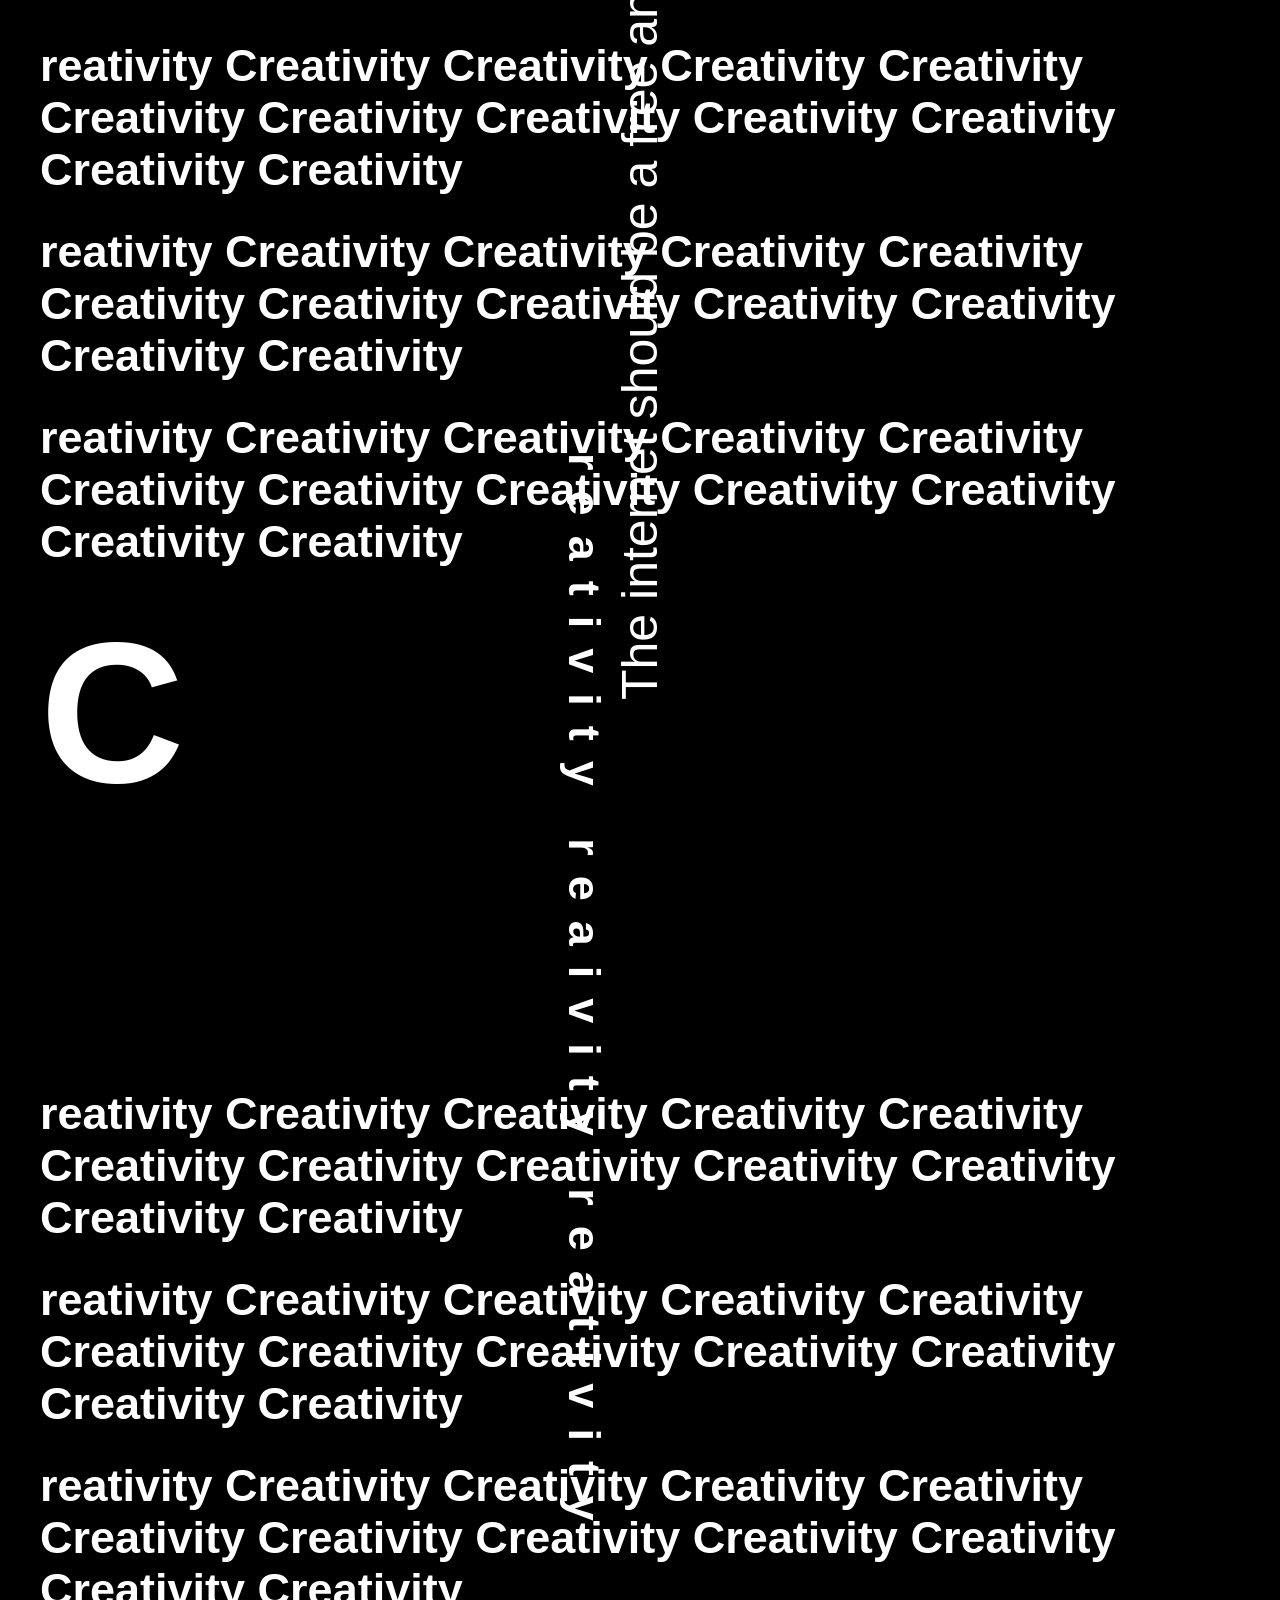
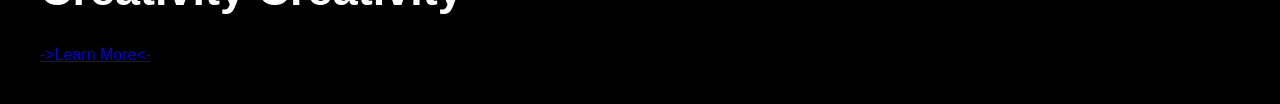
==== index.html @ db6e89f1 "Increase font size in index.html" ====
<!DOCTYPE html>
<html lang="en">

<head>

  <meta charset="utf-8">
  <title>Open Source Sparks Inspiration. Inspiration Sparks Creativity.</title>

<style>
  body {
    font-family: Helvetica, Arial, sans-serif;
    background-color: black;
    color: white;
    margin: 40px;
  }

  div {
    font-size: 45px;
    font-weight: bold;
    margin-top: 30px;
    margin-bottom: 30px;
  }

  h1 {
    font-size: 200px;
    letter-spacing: 20px;
    margin-top: 20px;
    margin-bottom: 20px;
  }

 .offset {
    position: fixed;
    top: 50%;
    left: 50%;
    width: 500px;
    transform: translate(-50%, -50%) rotate(-90deg);
    transform-origin: center center;
    z-index: 10;
    font-size: 50px;
    font-weight: normal;
    margin: 0;
}

.offset p {
  margin: 0;
  font-size: 50px;
  line-height: 2;
  white-space: nowrap;
}

  h1 span {
    display: inline-block;
    transform: rotate(90deg);
    font-size: 45px;
  }
</style>
  
</head>

<body>

  <div>reativity Creativity Creativity Creativity Creativity Creativity Creativity Creativity Creativity Creativity Creativity Creativity</div>
  <div>reativity Creativity Creativity Creativity Creativity Creativity Creativity Creativity Creativity Creativity Creativity Creativity</div>
  <div>reativity Creativity Creativity Creativity Creativity Creativity Creativity Creativity Creativity Creativity Creativity Creativity</div>
  <h1>C
  <span>reativity
  reaivity
  reativity</span>
  </h1>
  <div>reativity Creativity Creativity Creativity Creativity Creativity Creativity Creativity Creativity Creativity Creativity Creativity</div>
  <div>reativity Creativity Creativity Creativity Creativity Creativity Creativity Creativity Creativity Creativity Creativity Creativity</div>
  <div>reativity Creativity Creativity Creativity Creativity Creativity Creativity Creativity Creativity Creativity Creativity Creativity</div>

  <div class="offset">
  <p>The internet should be a free and open source community, constantly sharing information and new ways to improve each other's works. The more free, the more accessible information is, the more that knowledge can be used to improve day-to-day lives or to further understand each other and our works. The more tools that are given out for free to improve works easily, the more people are willing to create and work towards something greater for themselves or others. Programs like Blender, Krita, GIMP, and more are cornerstones of many artists' journeys.
  The internet should be a free and open source community, constantly sharing information and new ways to improve each other's works. The more free, the more accessible information is, the more that knowledge can be used to improve day-to-day lives or to further understand each other and our works. The more tools that are given out for free to improve works easily, the more people are willing to create and work towards something greater for themselves or others. Programs like Blender, Krita, GIMP, and more are cornerstones of many artists' journeys.
    The internet should be a free and open source community, constantly sharing information and new ways to improve each other's works. The more free, the more accessible information is, the more that knowledge can be used to improve day-to-day lives or to further understand each other and our works. The more tools that are given out for free to improve works easily, the more people are willing to create and work towards something greater for themselves or others. Programs like Blender, Krita, GIMP, and more are cornerstones of many artists' journeys.
    The internet should be a free and open source community, constantly sharing information and new ways to improve each other's works. The more free, the more accessible information is, the more that knowledge can be used to improve day-to-day lives or to further understand each other and our works. The more tools that are given out for free to improve works easily, the more people are willing to create and work towards something greater for themselves or others. Programs like Blender, Krita, GIMP, and more are cornerstones of many artists' journeys.
    The internet should be a free and open source community, constantly sharing information and new ways to improve each other's works. The more free, the more accessible information is, the more that knowledge can be used to improve day-to-day lives or to further understand each other and our works. The more tools that are given out for free to improve works easily, the more people are willing to create and work towards something greater for themselves or others. Programs like Blender, Krita, GIMP, and more are cornerstones of many artists' journeys.
    The internet should be a free and open source community, constantly sharing information and new ways to improve each other's works. The more free, the more accessible information is, the more that knowledge can be used to improve day-to-day lives or to further understand each other and our works. The more tools that are given out for free to improve works easily, the more people are willing to create and work towards something greater for themselves or others. Programs like Blender, Krita, GIMP, and more are cornerstones of many artists' journeys.
  </p>
    </div>
  
  <a href="https://www.turing.ac.uk/blog/open-source-software-why-it-matters-and-how-get-involved"> ->Learn More<- </a>
</body>
</html>
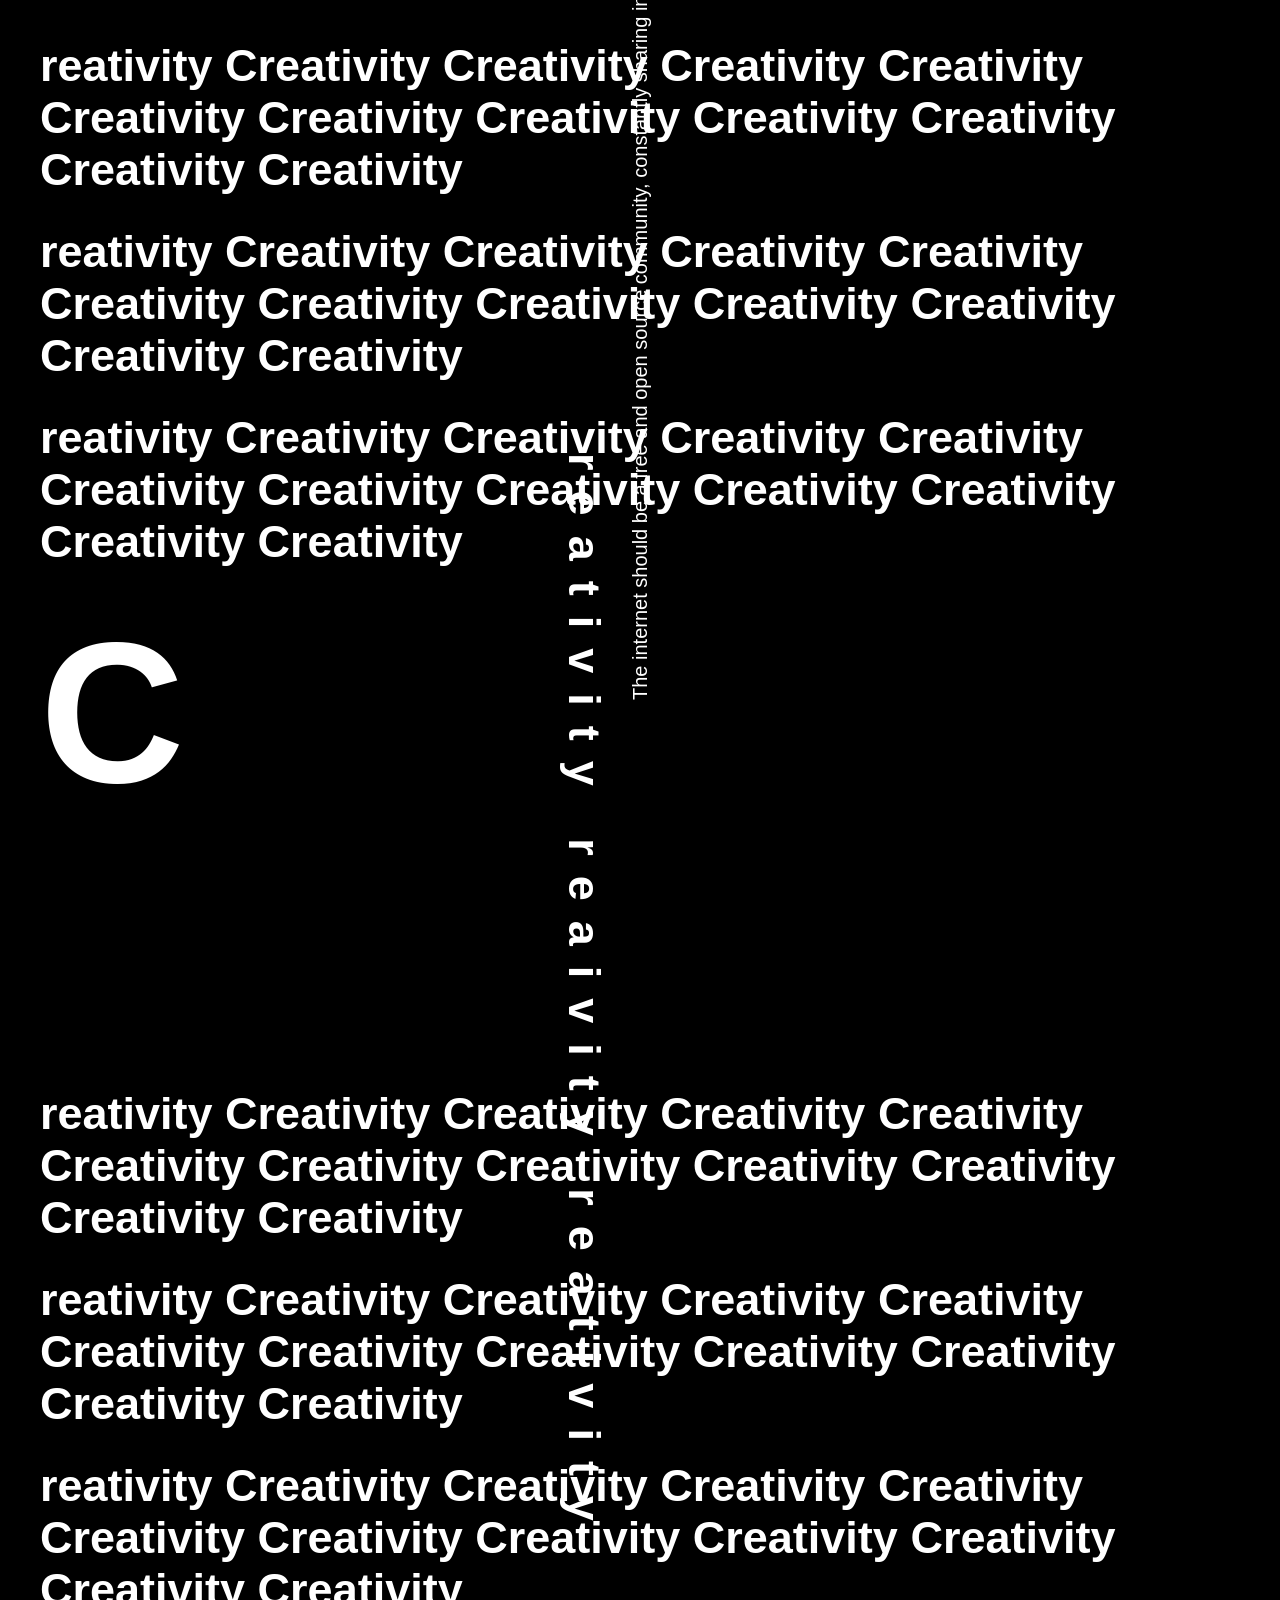
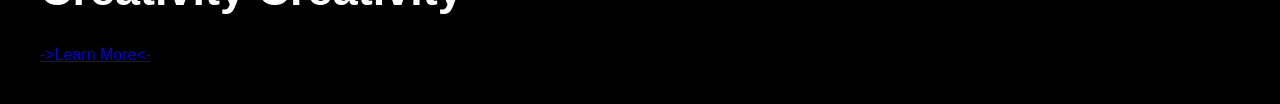
==== commit 38c38fb9: "Decrease font size in index.html Reduced font size for main text and paragraph." ====
--- a/index.html
+++ b/index.html
@@ -36,14 +36,14 @@
     transform: translate(-50%, -50%) rotate(-90deg);
     transform-origin: center center;
     z-index: 10;
-    font-size: 50px;
+    font-size: 20px;
     font-weight: normal;
     margin: 0;
 }
 
 .offset p {
   margin: 0;
-  font-size: 50px;
+  font-size: 20px;
   line-height: 2;
   white-space: nowrap;
 }
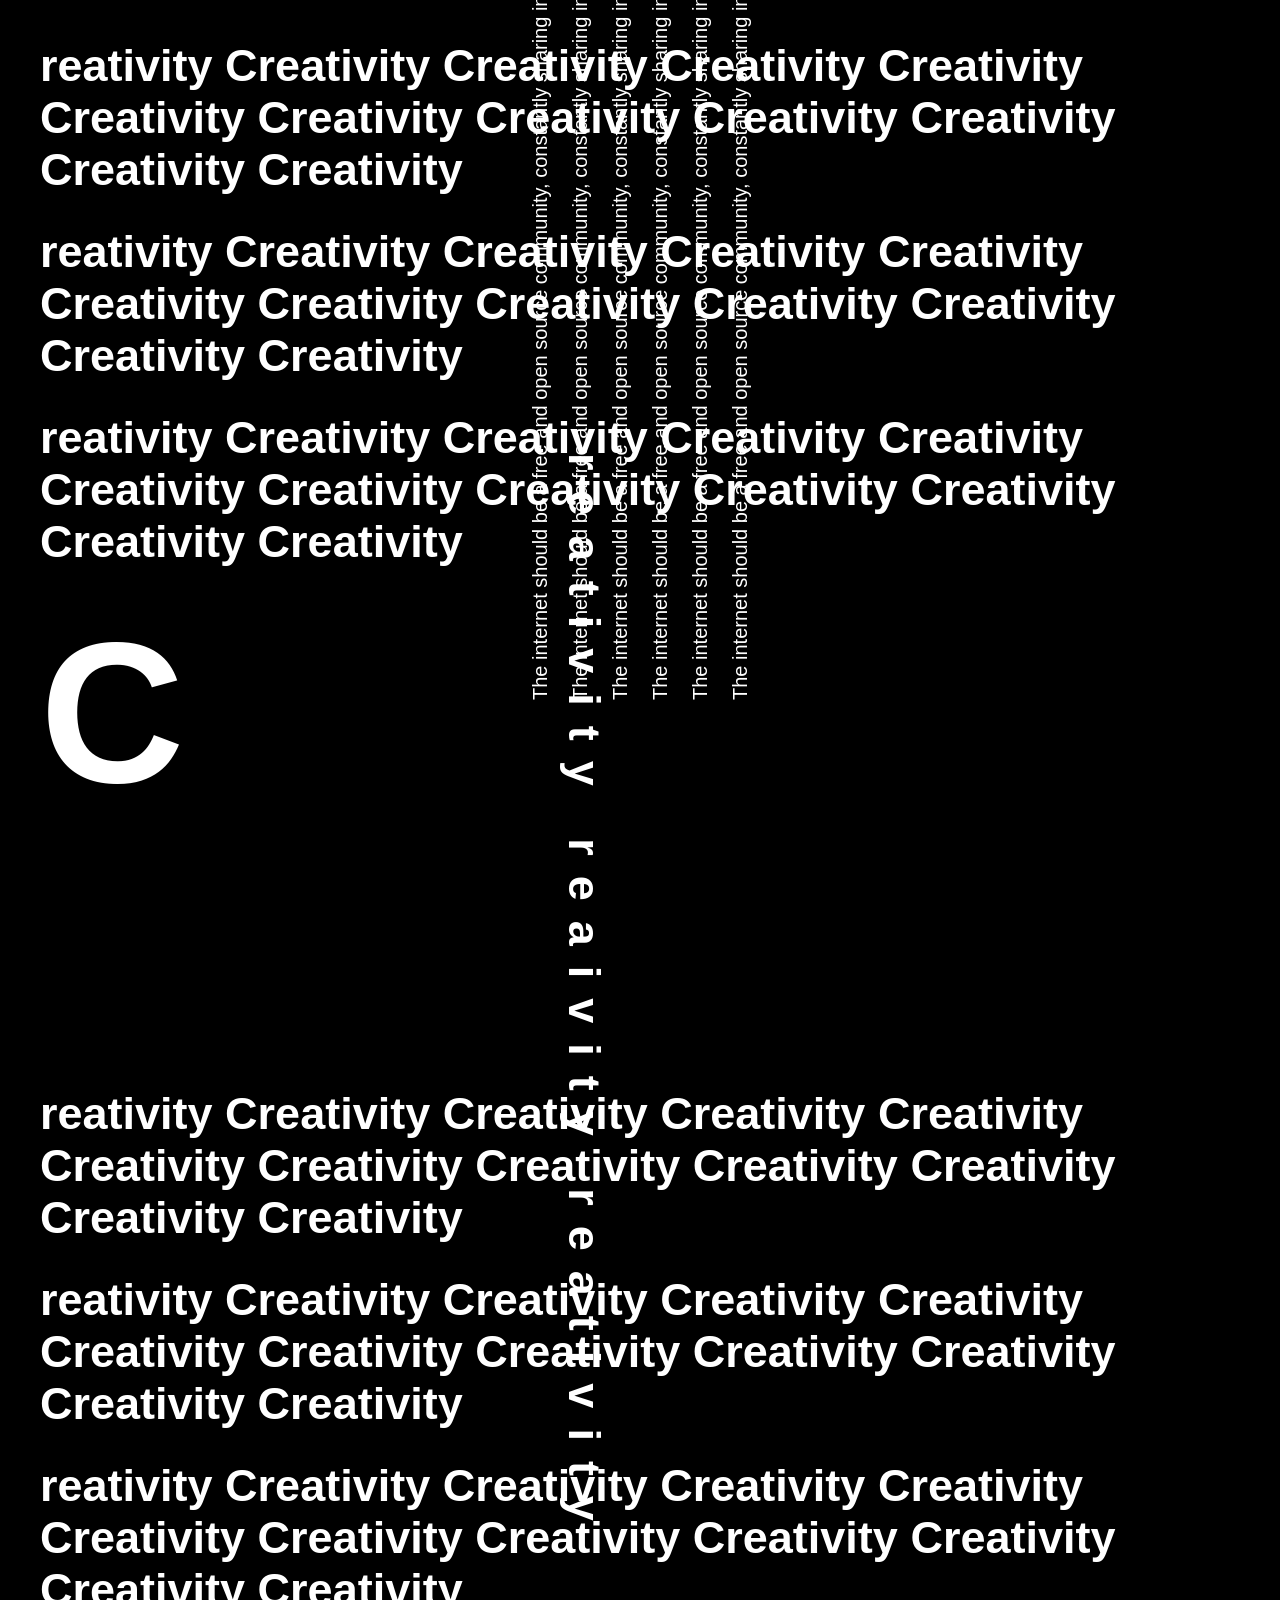
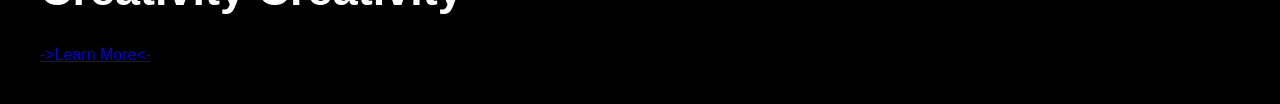
==== commit bcddb404: "Refactor paragraph structure for clarity Removed redundant paragraphs and consolidated text about th" ====
--- a/index.html
+++ b/index.html
@@ -72,13 +72,12 @@
   <div>reativity Creativity Creativity Creativity Creativity Creativity Creativity Creativity Creativity Creativity Creativity Creativity</div>
 
   <div class="offset">
-  <p>The internet should be a free and open source community, constantly sharing information and new ways to improve each other's works. The more free, the more accessible information is, the more that knowledge can be used to improve day-to-day lives or to further understand each other and our works. The more tools that are given out for free to improve works easily, the more people are willing to create and work towards something greater for themselves or others. Programs like Blender, Krita, GIMP, and more are cornerstones of many artists' journeys.
-  The internet should be a free and open source community, constantly sharing information and new ways to improve each other's works. The more free, the more accessible information is, the more that knowledge can be used to improve day-to-day lives or to further understand each other and our works. The more tools that are given out for free to improve works easily, the more people are willing to create and work towards something greater for themselves or others. Programs like Blender, Krita, GIMP, and more are cornerstones of many artists' journeys.
-    The internet should be a free and open source community, constantly sharing information and new ways to improve each other's works. The more free, the more accessible information is, the more that knowledge can be used to improve day-to-day lives or to further understand each other and our works. The more tools that are given out for free to improve works easily, the more people are willing to create and work towards something greater for themselves or others. Programs like Blender, Krita, GIMP, and more are cornerstones of many artists' journeys.
-    The internet should be a free and open source community, constantly sharing information and new ways to improve each other's works. The more free, the more accessible information is, the more that knowledge can be used to improve day-to-day lives or to further understand each other and our works. The more tools that are given out for free to improve works easily, the more people are willing to create and work towards something greater for themselves or others. Programs like Blender, Krita, GIMP, and more are cornerstones of many artists' journeys.
-    The internet should be a free and open source community, constantly sharing information and new ways to improve each other's works. The more free, the more accessible information is, the more that knowledge can be used to improve day-to-day lives or to further understand each other and our works. The more tools that are given out for free to improve works easily, the more people are willing to create and work towards something greater for themselves or others. Programs like Blender, Krita, GIMP, and more are cornerstones of many artists' journeys.
-    The internet should be a free and open source community, constantly sharing information and new ways to improve each other's works. The more free, the more accessible information is, the more that knowledge can be used to improve day-to-day lives or to further understand each other and our works. The more tools that are given out for free to improve works easily, the more people are willing to create and work towards something greater for themselves or others. Programs like Blender, Krita, GIMP, and more are cornerstones of many artists' journeys.
-  </p>
+  <p>The internet should be a free and open source community, constantly sharing information and new ways to improve each other's works. The more free, the more accessible information is, the more that knowledge can be used to improve day-to-day lives or to further understand each other and our works. The more tools that are given out for free to improve works easily, the more people are willing to create and work towards something greater for themselves or others. Programs like Blender, Krita, GIMP, and more are cornerstones of many artists' journeys.  </p>
+ <p>  The internet should be a free and open source community, constantly sharing information and new ways to improve each other's works. The more free, the more accessible information is, the more that knowledge can be used to improve day-to-day lives or to further understand each other and our works. The more tools that are given out for free to improve works easily, the more people are willing to create and work towards something greater for themselves or others. Programs like Blender, Krita, GIMP, and more are cornerstones of many artists' journeys.  </p>
+ <p>    The internet should be a free and open source community, constantly sharing information and new ways to improve each other's works. The more free, the more accessible information is, the more that knowledge can be used to improve day-to-day lives or to further understand each other and our works. The more tools that are given out for free to improve works easily, the more people are willing to create and work towards something greater for themselves or others. Programs like Blender, Krita, GIMP, and more are cornerstones of many artists' journeys.  </p>
+ <p>    The internet should be a free and open source community, constantly sharing information and new ways to improve each other's works. The more free, the more accessible information is, the more that knowledge can be used to improve day-to-day lives or to further understand each other and our works. The more tools that are given out for free to improve works easily, the more people are willing to create and work towards something greater for themselves or others. Programs like Blender, Krita, GIMP, and more are cornerstones of many artists' journeys.  </p>
+ <p>    The internet should be a free and open source community, constantly sharing information and new ways to improve each other's works. The more free, the more accessible information is, the more that knowledge can be used to improve day-to-day lives or to further understand each other and our works. The more tools that are given out for free to improve works easily, the more people are willing to create and work towards something greater for themselves or others. Programs like Blender, Krita, GIMP, and more are cornerstones of many artists' journeys.  </p>
+ <p>    The internet should be a free and open source community, constantly sharing information and new ways to improve each other's works. The more free, the more accessible information is, the more that knowledge can be used to improve day-to-day lives or to further understand each other and our works. The more tools that are given out for free to improve works easily, the more people are willing to create and work towards something greater for themselves or others. Programs like Blender, Krita, GIMP, and more are cornerstones of many artists' journeys.   </p>
     </div>
   
   <a href="https://www.turing.ac.uk/blog/open-source-software-why-it-matters-and-how-get-involved"> ->Learn More<- </a>
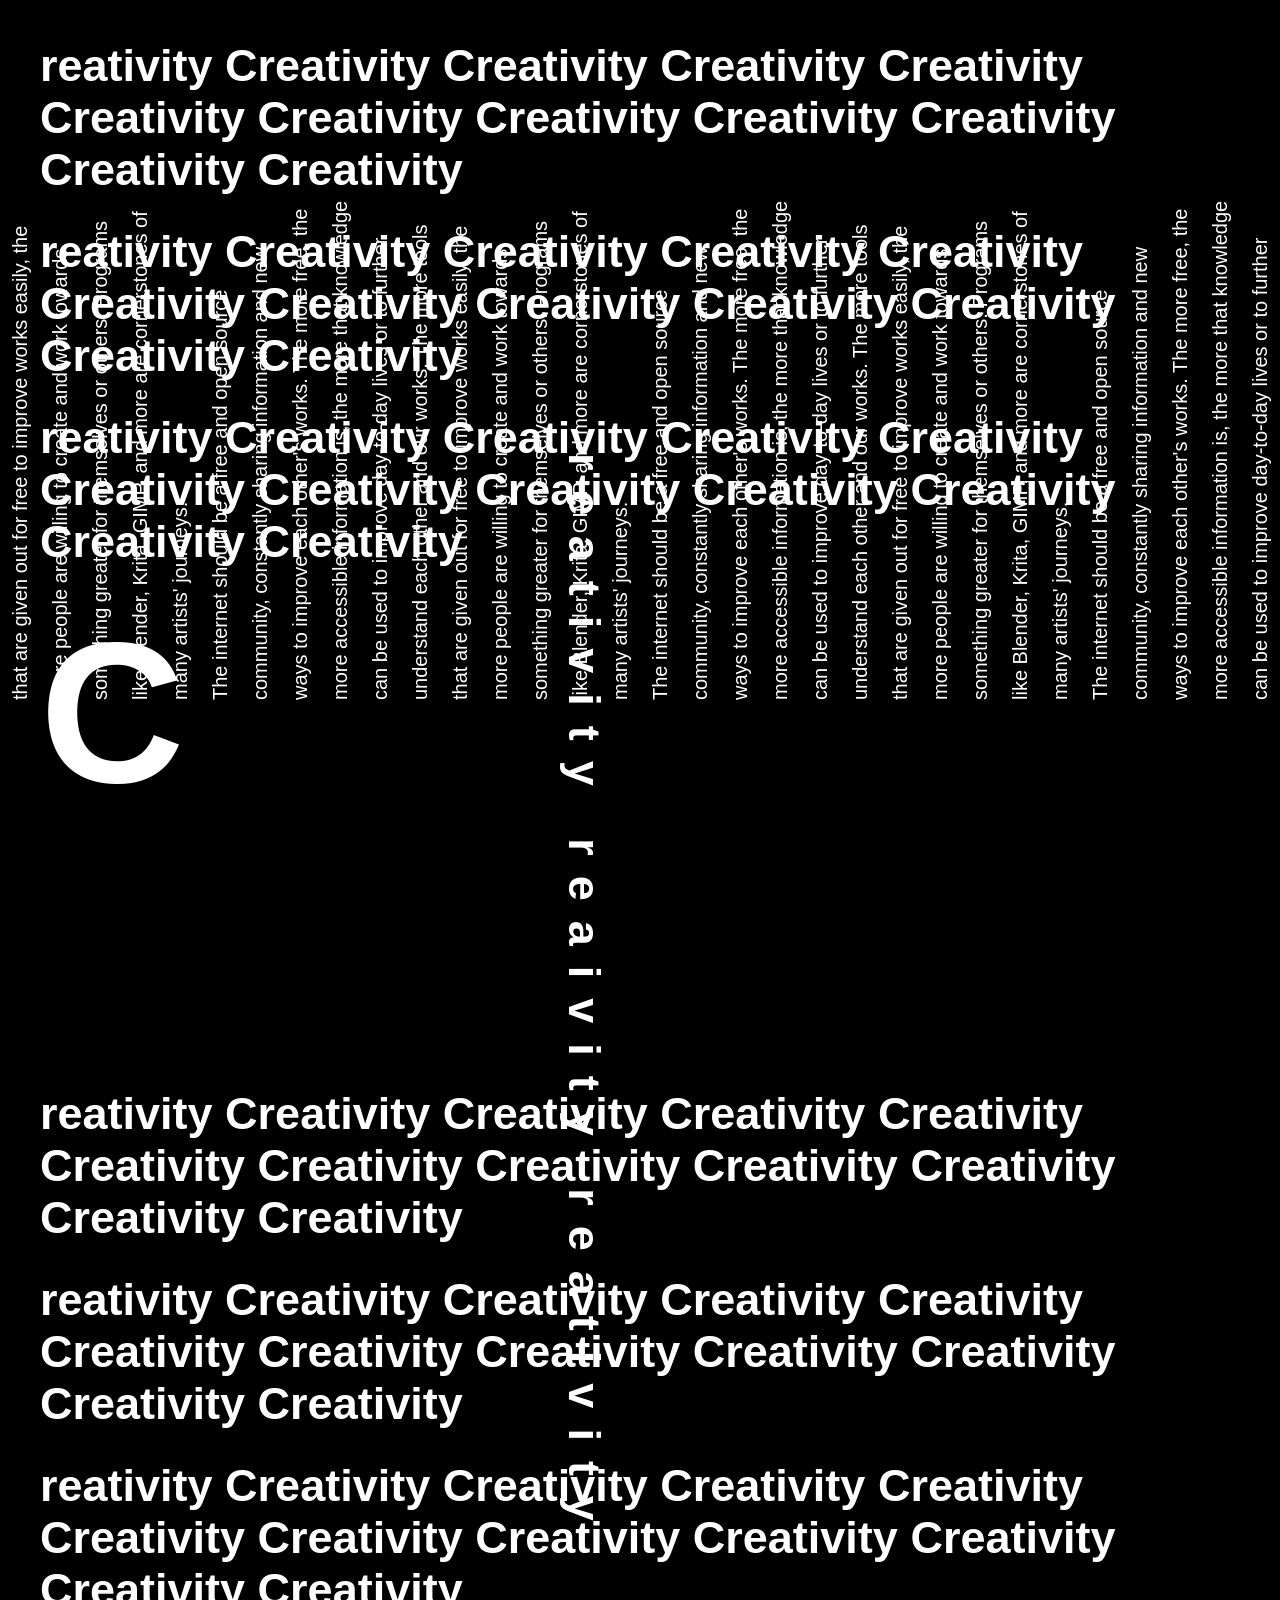
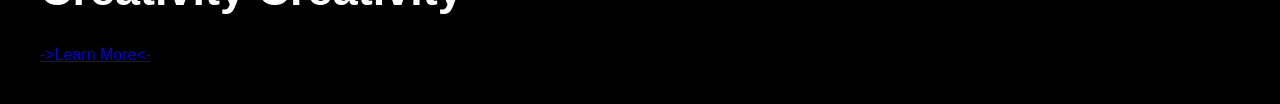
==== commit 4cbc5cf5: "Remove white-space nowrap from offset paragraph Remove nowrap style from paragraph in offset class" ====
--- a/index.html
+++ b/index.html
@@ -45,7 +45,6 @@
   margin: 0;
   font-size: 20px;
   line-height: 2;
-  white-space: nowrap;
 }
 
   h1 span {
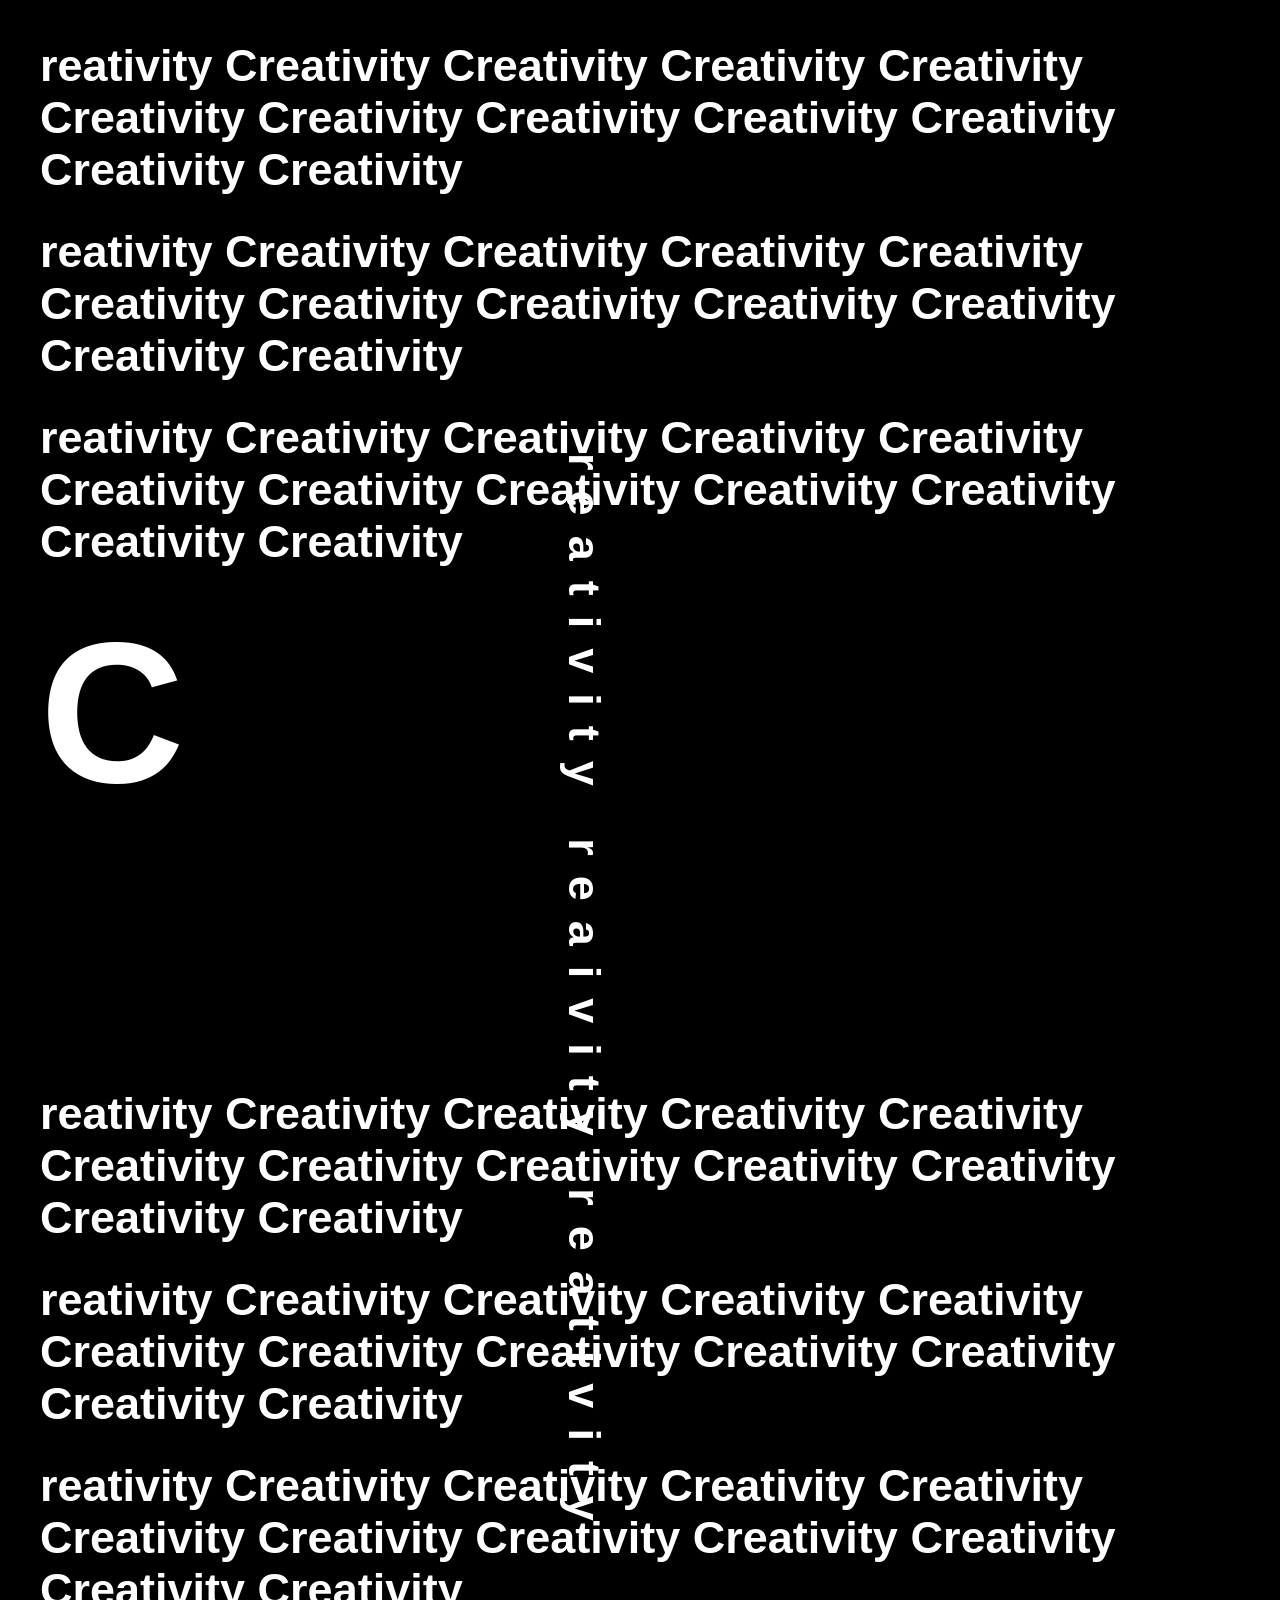
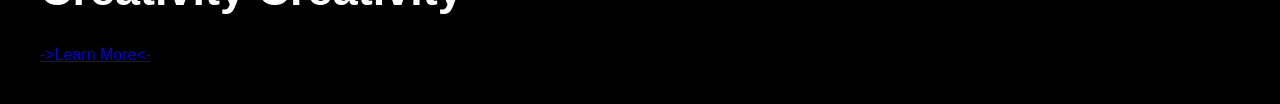
==== commit a8b6cb49: "Change offset position from top to bottom" ====
--- a/index.html
+++ b/index.html
@@ -30,7 +30,7 @@
 
  .offset {
     position: fixed;
-    top: 50%;
+    bottom: 50%;
     left: 50%;
     width: 500px;
     transform: translate(-50%, -50%) rotate(-90deg);
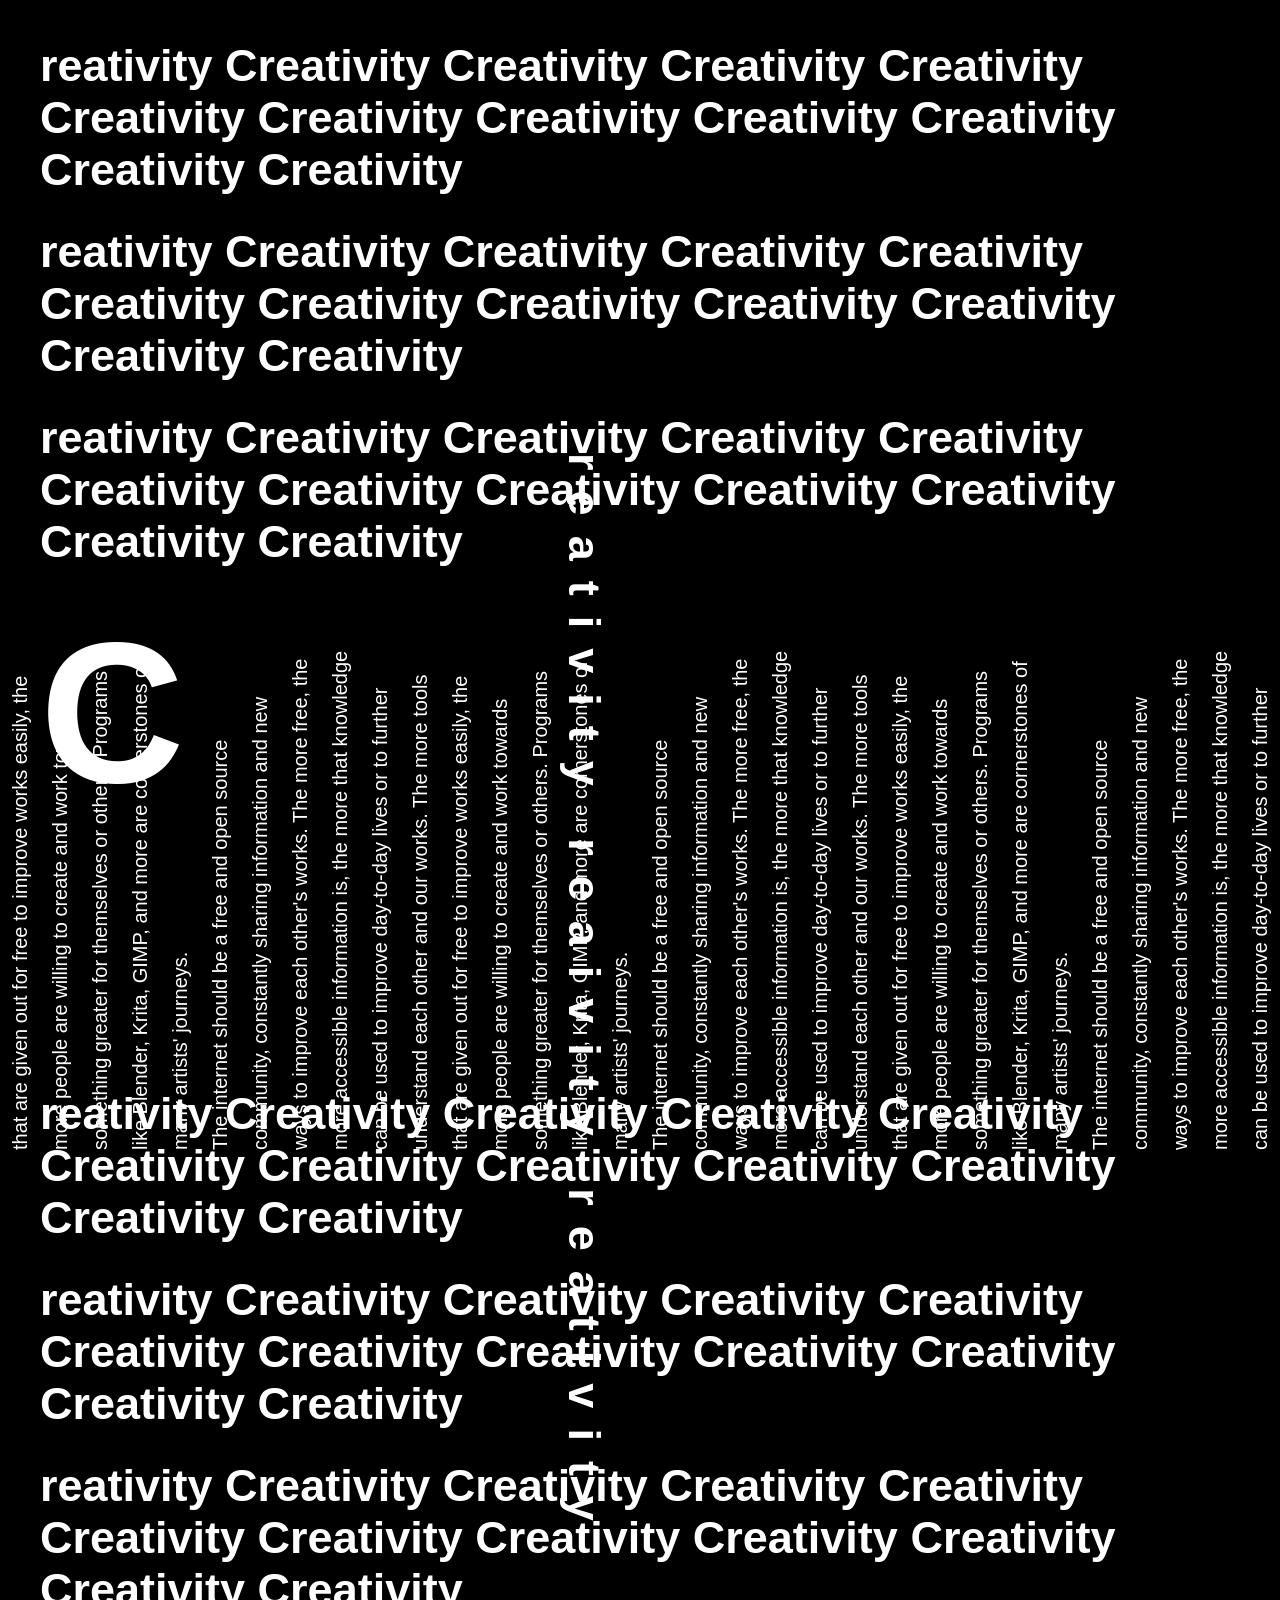
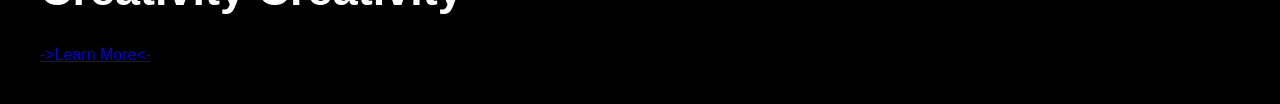
==== commit 18089b7f: "Change offset position from bottom to top" ====
--- a/index.html
+++ b/index.html
@@ -30,7 +30,7 @@
 
  .offset {
     position: fixed;
-    bottom: 50%;
+    top: 100%;
     left: 50%;
     width: 500px;
     transform: translate(-50%, -50%) rotate(-90deg);
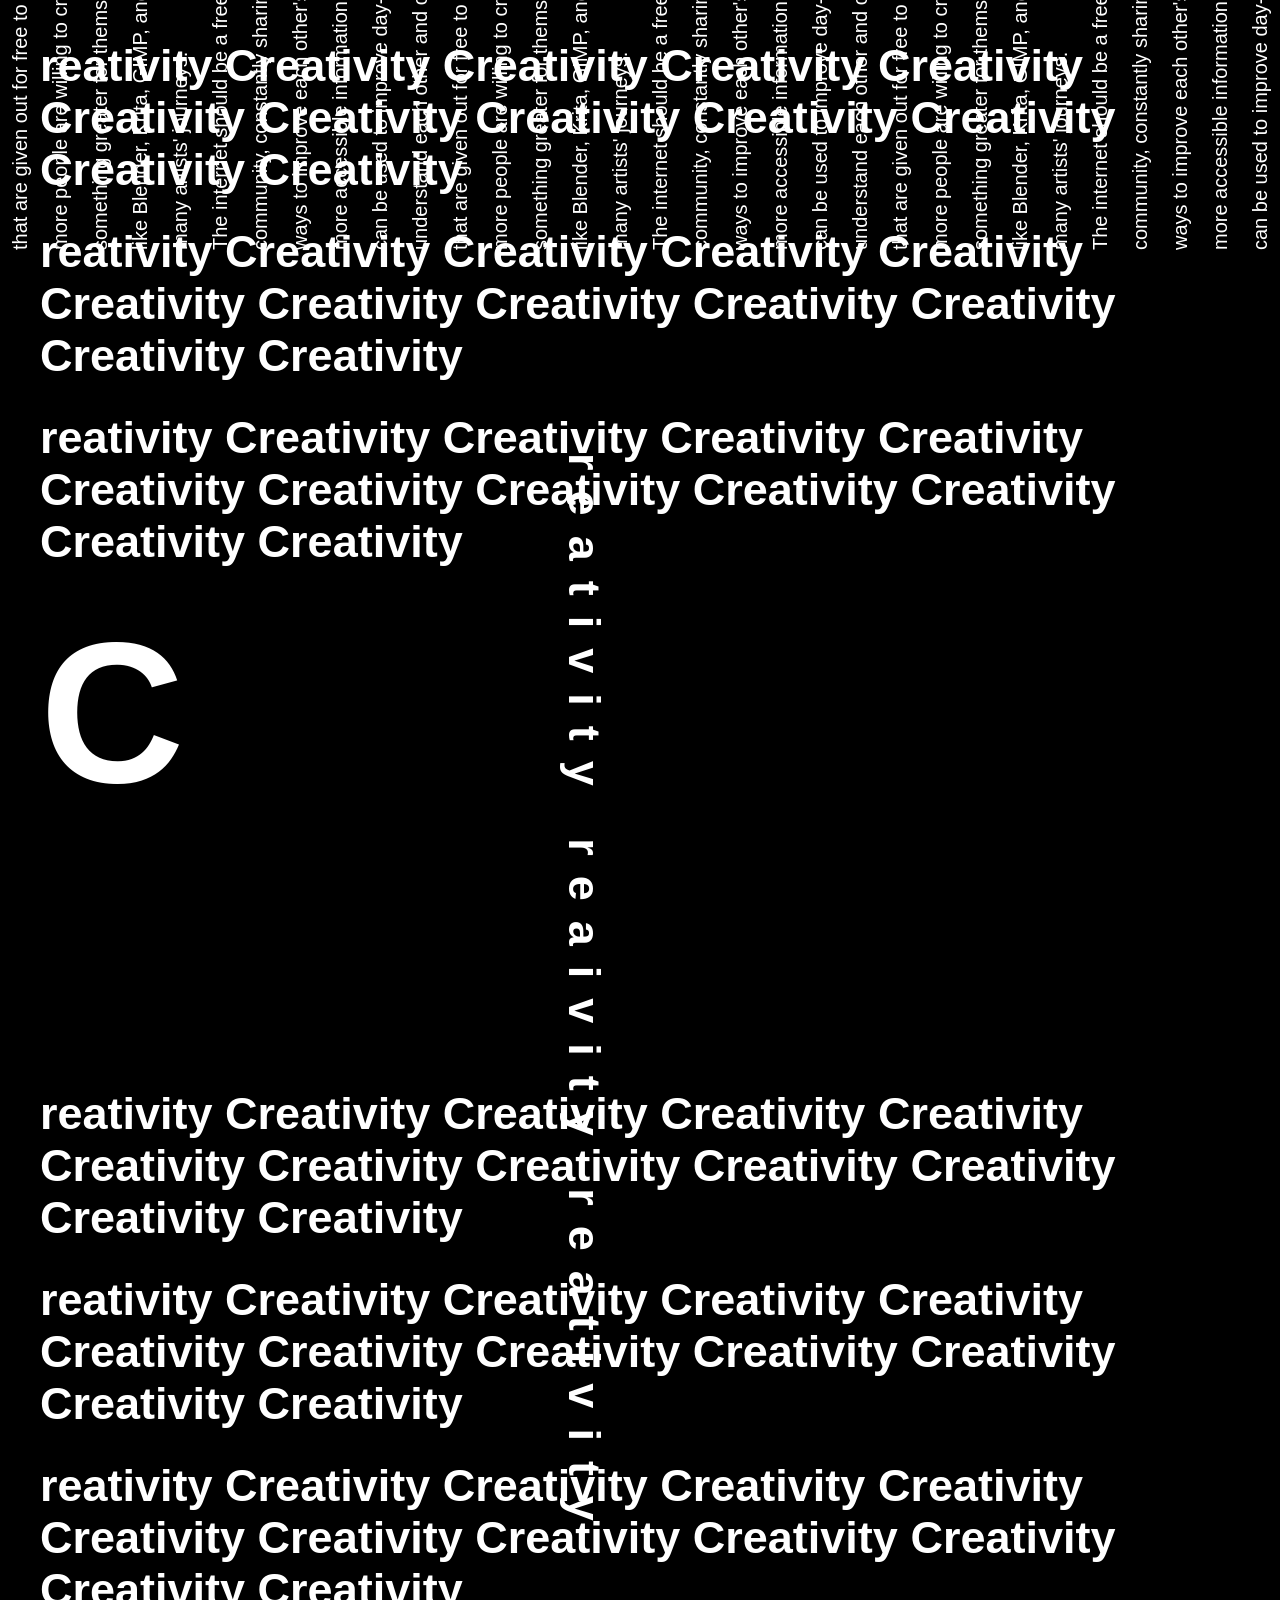
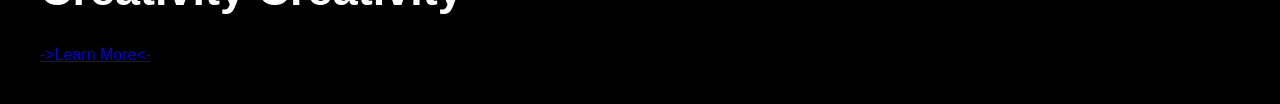
==== commit b7973225: "Fix offset position to start from the top" ====
--- a/index.html
+++ b/index.html
@@ -30,7 +30,7 @@
 
  .offset {
     position: fixed;
-    top: 100%;
+    top: 0%;
     left: 50%;
     width: 500px;
     transform: translate(-50%, -50%) rotate(-90deg);
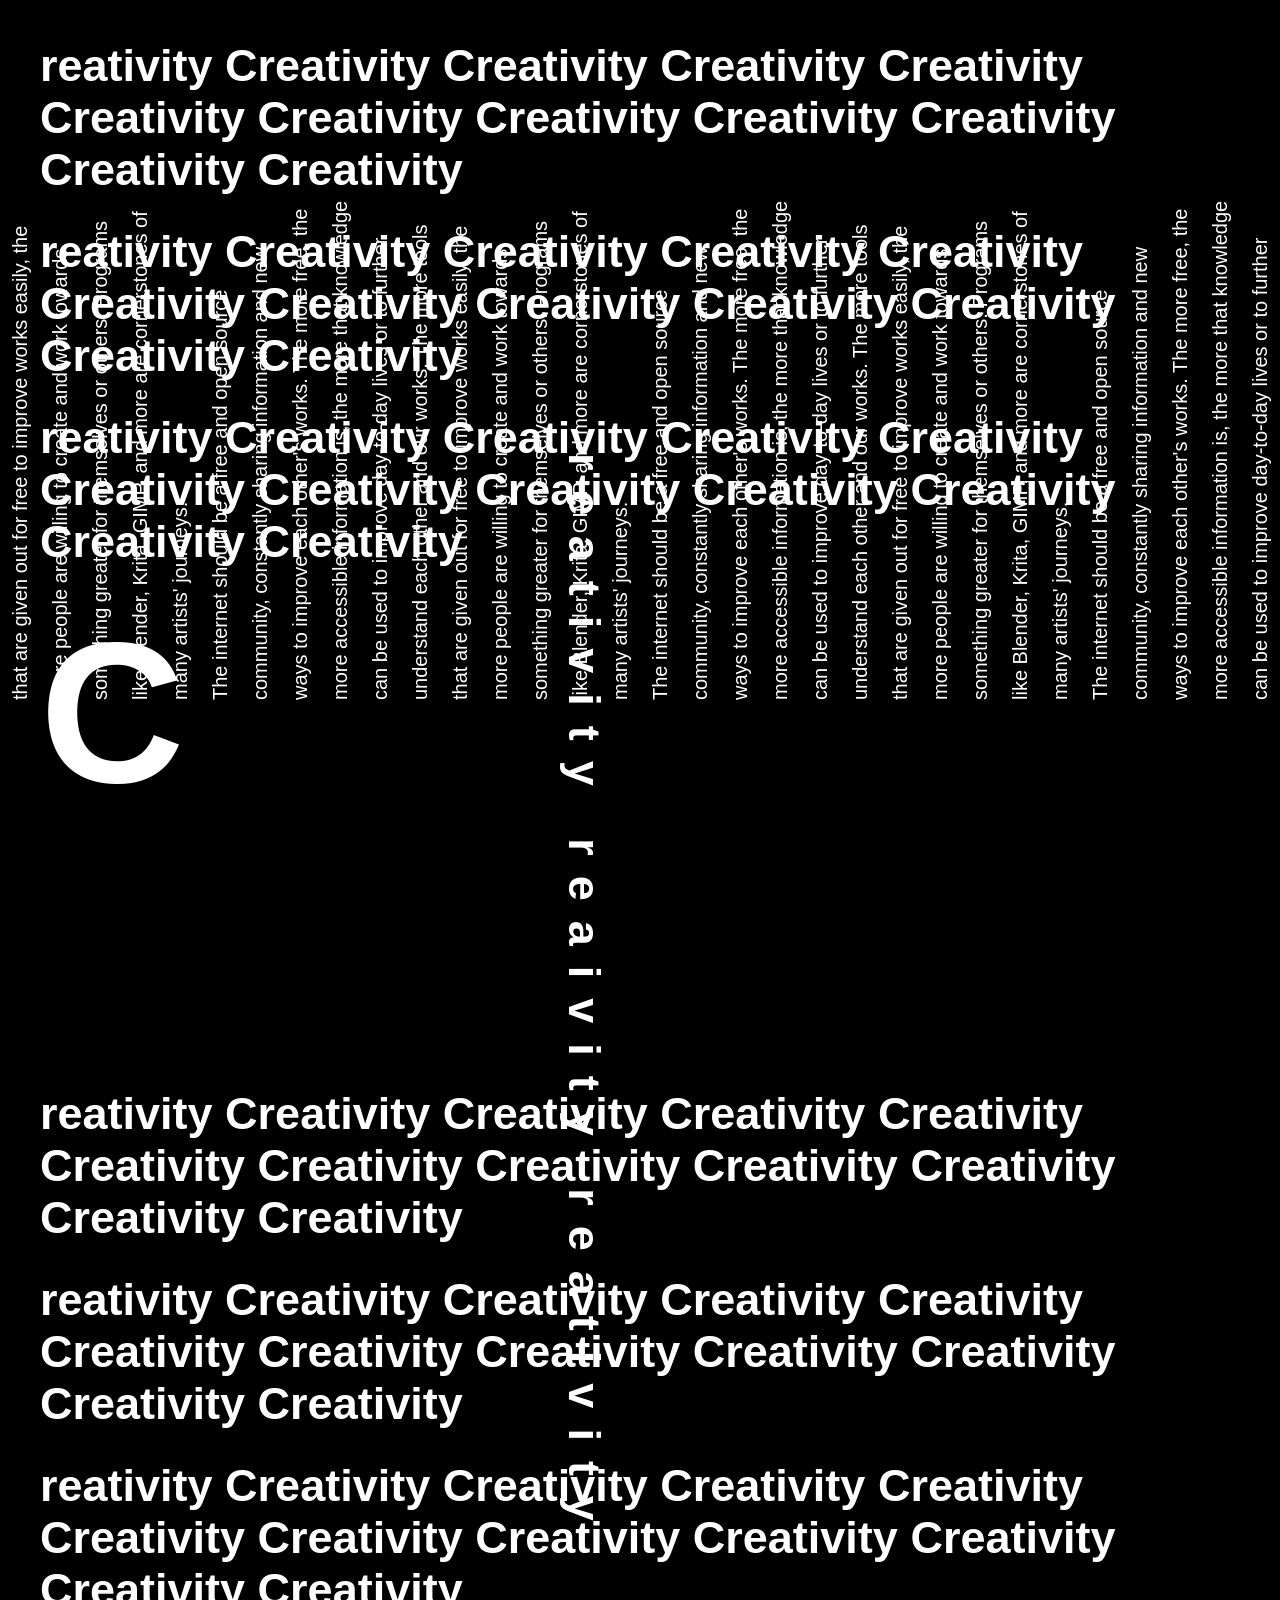
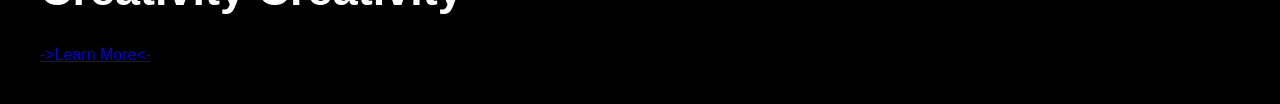
==== commit ed03feb2: "Change offset position from top to center" ====
--- a/index.html
+++ b/index.html
@@ -30,7 +30,7 @@
 
  .offset {
     position: fixed;
-    top: 0%;
+    top: 50%;
     left: 50%;
     width: 500px;
     transform: translate(-50%, -50%) rotate(-90deg);
